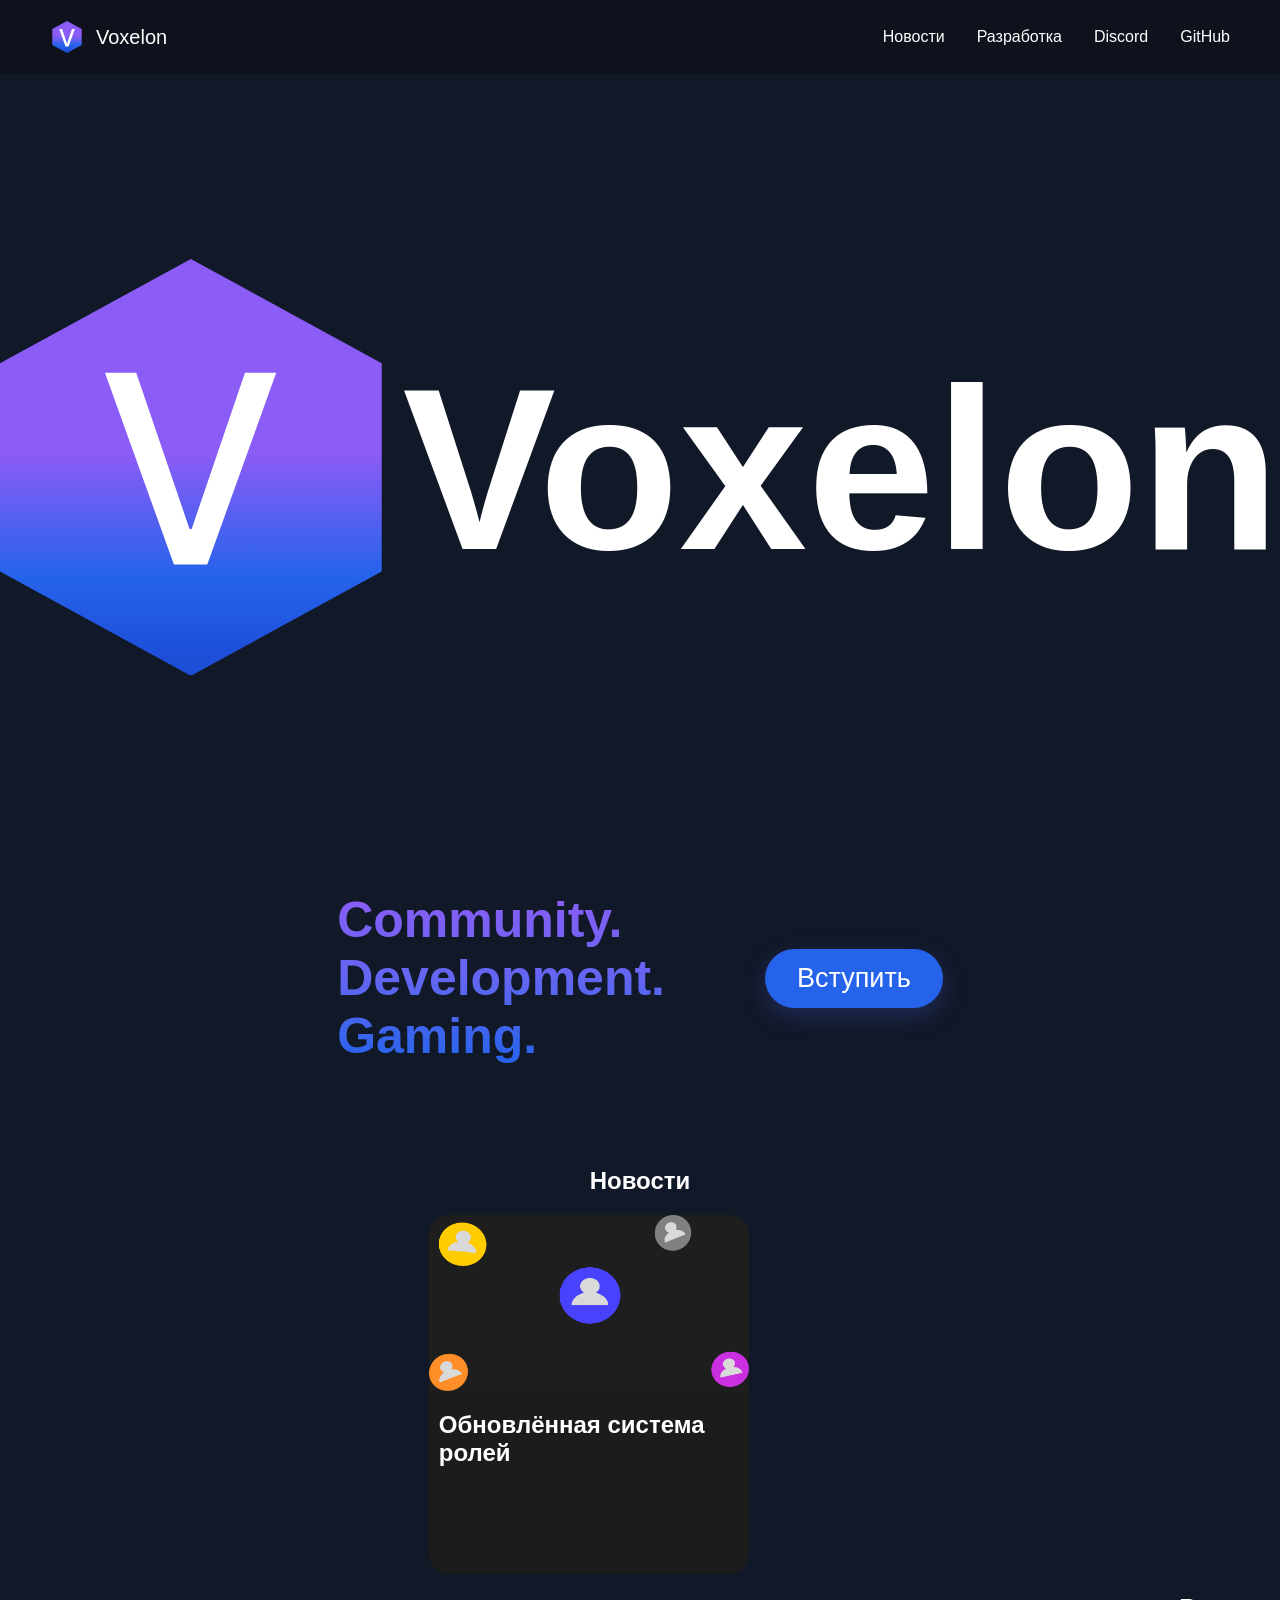
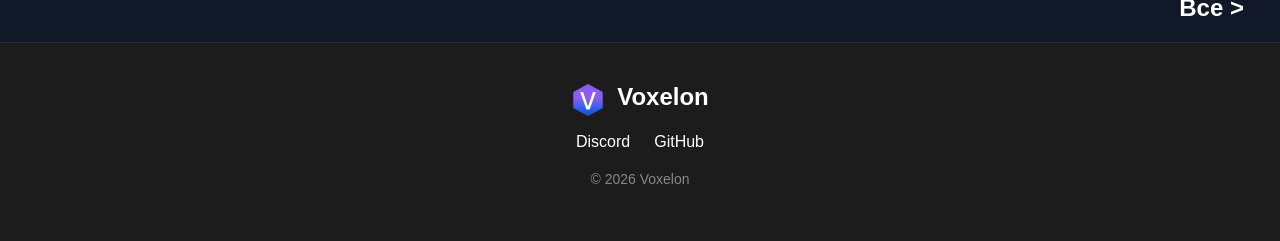
==== index.html @ 1d3cb755 "Global rebrending and redesign. Add navbar and footer" ====
﻿<!DOCTYPE html>
<html lang="ru">
	<head>
		<meta charset="UTF-8"/>
		<meta name="viewport" content="width=device-width, initial-scale=1.0" />
		<meta name="author" content="Harker"/>

		<title>Voxelon | Главная</title>
		<meta name="description" content="Voxelon — вход на Discord-сервер: новости, модерация и сообщество" />

		<link rel="icon" href="images/assets/logo.svg" />
		<link rel="stylesheet" href="css/style.css" />
		<script src="js/script.js" defer=""></script>
	</head>

	<body>
		<div class="page">

			<nav class="navbar">
				<a href="index.html" class="nav-brand">
					<img src="images/assets/logo.svg" class="nav-logo">
					Voxelon
				</a>

				<div class="nav-links">
					<a href="news.html">Новости</a>
					<a href="#development">Разработка</a>
					<a href="https://discord.gg/74ayHpqBbJ" target="_blank">Discord</a>
					<a href="https://github.com/HarkerDeveloper" target="_blank">GitHub</a>

					<div class="menu-footer">
						<div class="footer-logo">
							<img src="images/assets/logo.svg" class="nav-logo">
							Voxelon
						</div>
						<p class="footer-copy">
							© 2026 Voxelon
						</p>
					</div>

				</div>

				<button class="burger">
					<span></span>
					<span></span>
					<span></span>
				</button>
			</nav>

			<header class="hero">
				<div class="logo">
					<svg width="367" height="400" viewBox="0 0 367 400" fill="none" xmlns="http://www.w3.org/2000/svg" class="hexagon">
						<path d="M183.164 0L366.329 100V300L183.164 400L0 300V100L183.164 0Z" fill="url(#paint0_linear_4_4)" />
						<defs>
							<linearGradient id="paint0_linear_4_4" x1="183.164" y1="0" x2="183.164" y2="400" gradientUnits="userSpaceOnUse">
								<stop offset="0.47" stop-color="#8B5CF6" />
								<stop offset="0.76" stop-color="#2563EB" />
								<stop offset="0.96" stop-color="#1D4ED8" />
							</linearGradient>
						</defs>
					</svg>
					<svg width="196" height="219" viewBox="0 0 196 219" fill="none" xmlns="http://www.w3.org/2000/svg" class="letter">
						<path d="M35.5824 -9.53674e-07L96.3068 177.699H98.7571L159.482 -9.53674e-07H195.064L116.548 218.182H78.5156L4.31389e-06 -9.53674e-07H35.5824Z" fill="white" />
					</svg>
				</div>

				<h1 class="title">Voxelon</h1>
			</header>

			<section class="minimalistic-invite">
				<div class="about-words">
					<span>Community.</span>
					<span>Development.</span>
					<span>Gaming.</span>
				</div>

				<a class="invite" href="https://discord.gg/74ayHpqBbJ" target="_blank">Вступить</a>
			</section>

			<section class="news">

				<h1 class="title-of-news-section">Новости</h1>
				<div id="last-news">
					<!-- Здесь js вставляет карточки -->
				</div>
				<a class="all-news-button" href="news.html">
					<h2 class="all-news-button">Все ></h2>
				</a>

			</section>
		</div>

		<footer class="footer">

			<div class="footer-logo">
				<img src="images/assets/logo.svg" class="nav-logo">
				Voxelon
			</div>

			<div class="footer-links">
				<a href="https://discord.gg/74ayHpqBbJ" target="_blank">Discord</a>
				<a href="https://github.com/HarkerDeveloper" target="_blank">GitHub</a>
			</div>

			<p class="footer-copy">
				© 2026 Voxelon
			</p>

		</footer>
	</body>
</html>
---- css/style.css ----
﻿/* Основа всех страниц */

html, body {
    display: flex;
    flex-direction: column;
    margin: 0;
    font-family: -apple-system, BlinkMacSystemFont, "Segoe UI", sans-serif;
    color: white;
    background: #111827;
    min-height: 100dvh;
}
.page {
    flex: 1;
}

.nav-brand {
    display: flex;
    align-items: center;
    gap: 12px;
    text-decoration: none;
    color: white;
    font-size: 20px;
}
.nav-logo {
    width: 34px;
    height: 34px;
}
.navbar {
    position: sticky;
    top: 0;
    display: flex;
    justify-content: space-between;

    align-items: center;
    padding: 20px 50px;

    background: rgba(15, 15, 20, 0.55);
    backdrop-filter: blur(12px);
    -webkit-backdrop-filter: blur(12px);
    z-index: 1000;
}
.nav-links {
    display: flex;
    gap: 32px;
}
.nav-links a {
    text-decoration: none;
    color: white;
    transition: 0.25s;
}
.nav-links a.active {
    color: #2819fa;
}
.nav-links a:hover {
    color: #2819fa;
}
.burger {
    display: none;
}
.menu-footer {
    display: none;
}

.footer {
    padding: 40px 20px;
    text-align: center;
    border-top: 1px solid #2b2b2b;
    background: #1c1c1c;
}
.footer-logo {
    display: flex;
    justify-content: center;
    gap: 12px;
    font-size: 24px;
    font-weight: 700;
    margin-bottom: 16px;
}
.footer-links {
    display: flex;
    justify-content: center;
    gap: 24px;
    margin-bottom: 20px;
}
.footer-links a {
    color: white;
    text-decoration: none;
}
.footer-copy {
     color: #888;
     font-size: 14px;
}

/* Главная */

.hero {
    min-height: calc(100vh - 110px);
    display: flex;
    align-items: center;
    justify-content: center;
    gap: 20px;
}
.logo {
    position: relative;
    width: clamp(180px, 60vw, 450px);
    height: auto;
}
.hexagon {
    width: 100%;
    height: 100%;
}
.letter {
    position: absolute;
    width: 45%;
    left: 50%;
    top: 50%;
    transform: translate(-50%,-50%);
}
.title {
    font-size: clamp(83px, 20vw, 230px);
    font-weight: 600;
}
.minimalistic-invite {
    display: flex;
    align-items: center;
    justify-content: center;
    margin-top: 27px;
    gap: 100px;
}
.about-words {
    display: flex;
    flex-direction: column;

    font-size: clamp(40px, 4vw, 50px);
    font-weight: bold;

    background: linear-gradient(to bottom, #8B5CF6 0%, #6366F1 50%, #2563EB 100%);
    -webkit-background-clip: text;
    background-clip: text;
    -webkit-text-fill-color: transparent;
}
.invite {
    background: #2563EB;
    color: white;
    text-decoration: none;

    padding: 14px 32px;
    border: none;
    border-radius: 999px;

    font-size: 27px;
    font-weight: 500;

    cursor: pointer;
    transition: 0.25s ease;
    box-shadow: 0 8px 25px rgba(88, 101, 242, 0.25);
}
.invite:hover {
    background: #3B82F6;
    box-shadow: 0 12px 30px rgba(88, 101, 242, 0.35);
}

.title-of-news-section {
    text-align: center;
    margin-top: 8%;
}
#last-news {
    display: grid;
    grid-template-columns: repeat(3, auto);
    justify-content: center;
    gap: clamp(20px, 4vw, 80px);
}
.card {
    background: #1c1c1c;
    border-radius: 20px;

    color: white;
    text-decoration: none;
    overflow: hidden;
    flex-shrink: 0;

    width: clamp(280px, 25vw, 360px);
    height: clamp(320px, 28vw, 400px);
}
.card img {
    width: 100%;
    display: block;
}
.text-of-card {
    padding-left: 10px;
}
.all-news-button {
    display: block;
    text-align: right;
    text-decoration: none;
    color: white;
    margin-top: 20px;
    margin-right: 18px;
}

/* Страница всех новостей */

#all-news {
    display: grid;
    grid-template-columns: repeat(3, auto);
    justify-content: center;
    gap: clamp(20px, 4vw, 80px);
}
.title-of-all-news-section {
    text-align: center;
}

/* Полная статья новости */

.news-img {
    width: 100%;
    max-height: 400px;
    object-fit: cover;
    display: block;
}
.novost {
    padding-left: clamp(6px, 4vw, 20px);
}

@media (max-width: 870px) {
    .hero {
        flex-direction: column;
        gap: 0;
    }

    #last-news {
        display: flex;
        justify-content: flex-start;
        overflow-x: auto;
    }

    #all-news {
        display: flex;
        flex-direction: column;
        align-items: center;
    }

    .navbar {
        padding: 20px 20px;
    }
    .nav-links {
        display: flex;
        flex-direction: column;
        position: fixed;

        top: 0;
        right: -100%;
        width: 250px;
        height: 100vh;

        background: #1c1c1c;
        transition: right .3s;
        padding: 15px;
    }
    .menu-footer {
        display: flex;
        align-items: center;
        flex-direction: column;
        margin-top: auto;
        padding-bottom: 20px;
    }
    .footer-logo {
        display: flex;
        align-items: center;
        gap: 12px;
    }
    .nav-links.active {
        right: 0;
    }
    .burger {
        display: flex;
        flex-direction: column;
        gap: 6px;
        border: none;
        background: none;
        color: white;
    }
    .burger span {
        width: 28px;
        height: 3px;
        background: white;
        border-radius: 999px;
    }
    .burger.active span:nth-child(1) {
        transform: translateY(9px) rotate(45deg);
    }
    .burger.active span:nth-child(2) {
        opacity: 0;
    }
    .burger.active span:nth-child(3) {
        transform: translateY(-9px) rotate(-45deg);
    }

    .minimalistic-invite {
        flex-direction: column;
        margin-top: -90px;
        gap: 50px;
    }
    .invite {
        order: 0;
    }
    .about-words {
        order: 1;
    }
}
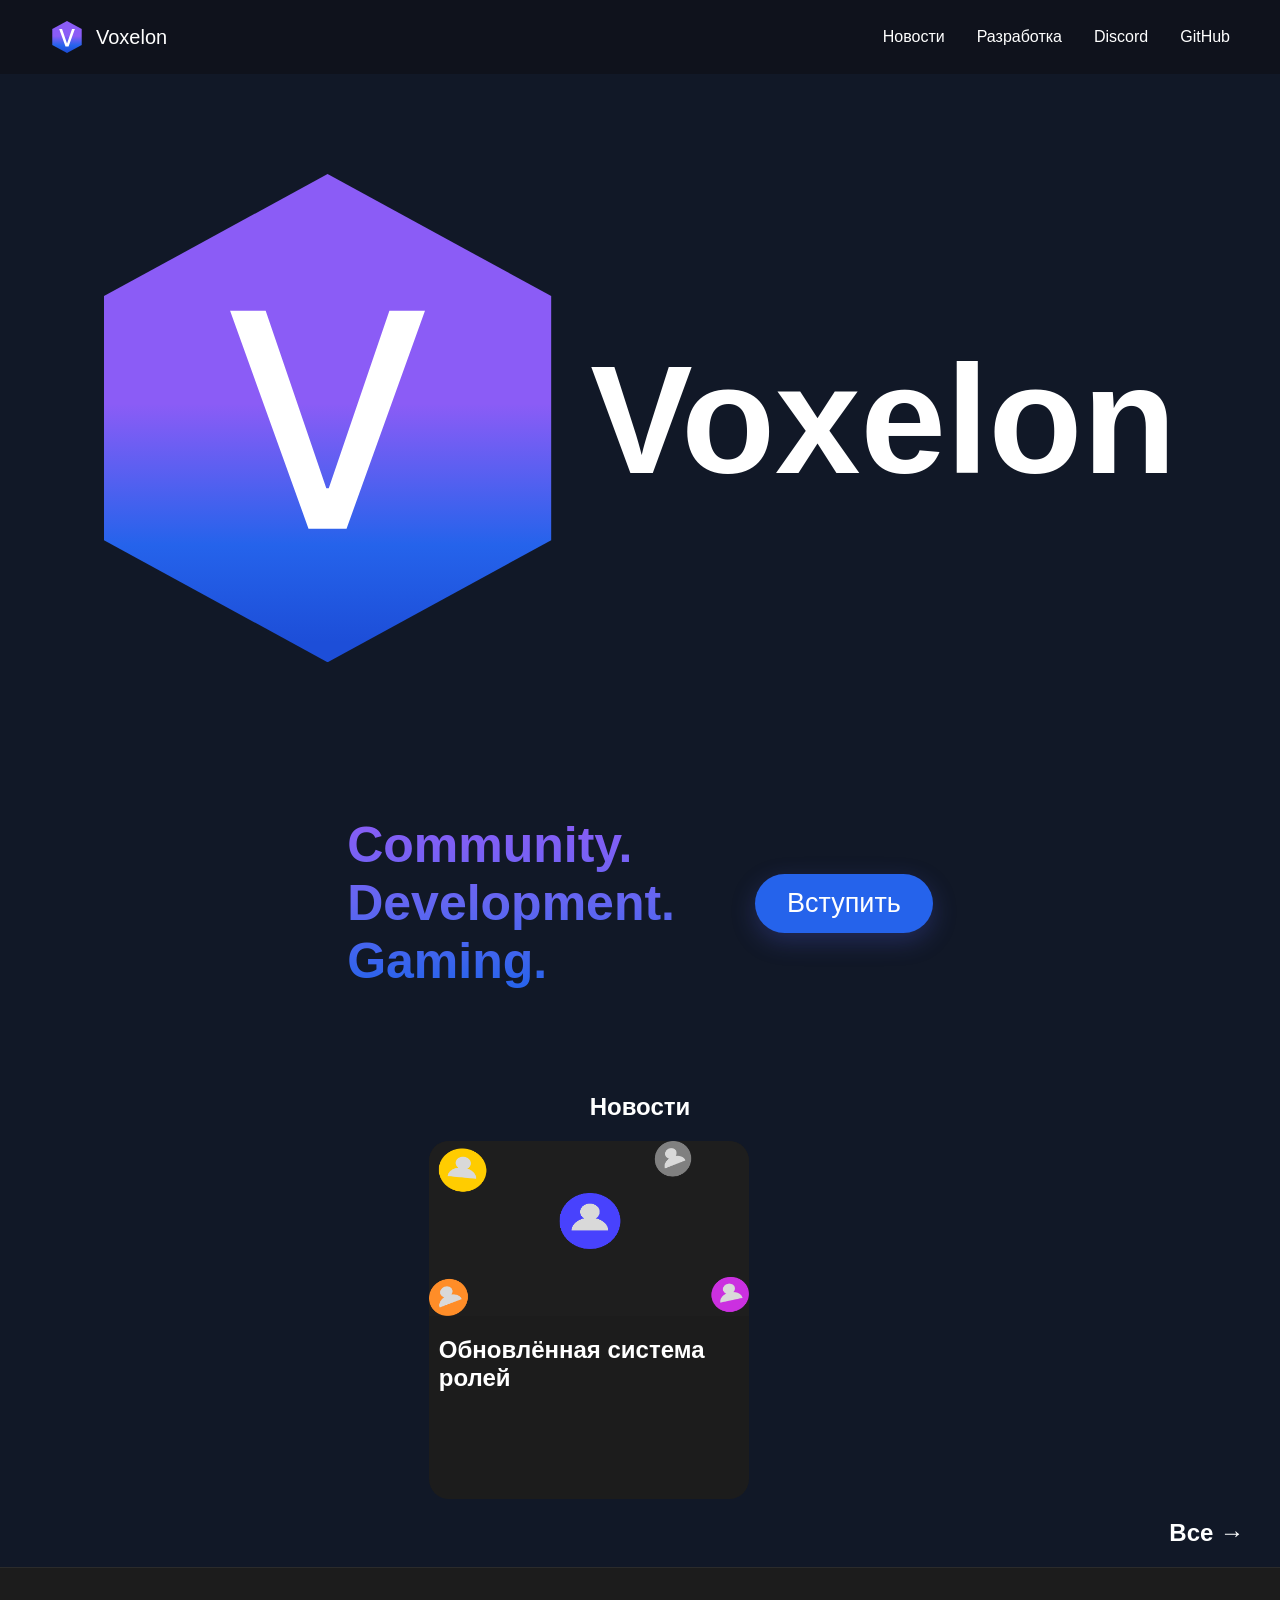
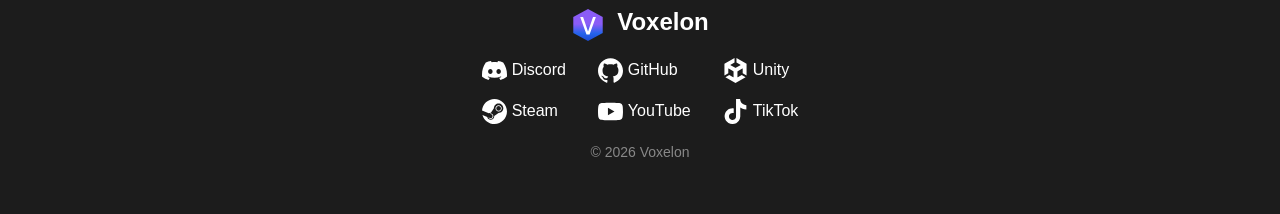
==== commit 12078e99: "Upgrade footer and mobile adaptation" ====
--- a/index.html
+++ b/index.html
@@ -5,8 +5,8 @@
 		<meta name="viewport" content="width=device-width, initial-scale=1.0" />
 		<meta name="author" content="Harker"/>
 
-		<title>Voxelon | Главная</title>
-		<meta name="description" content="Voxelon — вход на Discord-сервер: новости, модерация и сообщество" />
+		<title>Voxelon</title>
+		<meta name="description" content="Voxelon — Главный сайт проекта. Новости, Разработка и сообщество. Вход на Discord-сервер" />
 
 		<link rel="icon" href="images/assets/logo.svg" />
 		<link rel="stylesheet" href="css/style.css" />
@@ -15,7 +15,6 @@
 
 	<body>
 		<div class="page">
-
 			<nav class="navbar">
 				<a href="index.html" class="nav-brand">
 					<img src="images/assets/logo.svg" class="nav-logo">
@@ -24,9 +23,9 @@
 
 				<div class="nav-links">
 					<a href="news.html">Новости</a>
-					<a href="#development">Разработка</a>
+					<a href="#development" id="development-button">Разработка</a>
 					<a href="https://discord.gg/74ayHpqBbJ" target="_blank">Discord</a>
-					<a href="https://github.com/HarkerDeveloper" target="_blank">GitHub</a>
+					<a href="https://github.com/Voxelon-Studios" target="_blank">GitHub</a>
 
 					<div class="menu-footer">
 						<div class="footer-logo">
@@ -37,7 +36,6 @@
 							© 2026 Voxelon
 						</p>
 					</div>
-
 				</div>
 
 				<button class="burger">
@@ -48,64 +46,92 @@
 			</nav>
 
 			<header class="hero">
-				<div class="logo">
-					<svg width="367" height="400" viewBox="0 0 367 400" fill="none" xmlns="http://www.w3.org/2000/svg" class="hexagon">
-						<path d="M183.164 0L366.329 100V300L183.164 400L0 300V100L183.164 0Z" fill="url(#paint0_linear_4_4)" />
-						<defs>
-							<linearGradient id="paint0_linear_4_4" x1="183.164" y1="0" x2="183.164" y2="400" gradientUnits="userSpaceOnUse">
-								<stop offset="0.47" stop-color="#8B5CF6" />
-								<stop offset="0.76" stop-color="#2563EB" />
-								<stop offset="0.96" stop-color="#1D4ED8" />
-							</linearGradient>
-						</defs>
-					</svg>
-					<svg width="196" height="219" viewBox="0 0 196 219" fill="none" xmlns="http://www.w3.org/2000/svg" class="letter">
-						<path d="M35.5824 -9.53674e-07L96.3068 177.699H98.7571L159.482 -9.53674e-07H195.064L116.548 218.182H78.5156L4.31389e-06 -9.53674e-07H35.5824Z" fill="white" />
-					</svg>
+				<div id="brand">
+					<!-- TODO: Добавить анимацию -->
+					<div class="logo">
+						<svg width="367" height="400" viewBox="0 0 367 400" fill="none" xmlns="http://www.w3.org/2000/svg" class="hexagon">
+							<path d="M183.164 0L366.329 100V300L183.164 400L0 300V100L183.164 0Z" fill="url(#paint0_linear_4_4)" />
+							<defs>
+								<linearGradient id="paint0_linear_4_4" x1="183.164" y1="0" x2="183.164" y2="400" gradientUnits="userSpaceOnUse">
+									<stop offset="0.47" stop-color="#8B5CF6" />
+									<stop offset="0.76" stop-color="#2563EB" />
+									<stop offset="0.96" stop-color="#1D4ED8" />
+								</linearGradient>
+							</defs>
+						</svg>
+						<svg width="196" height="219" viewBox="0 0 196 219" fill="none" xmlns="http://www.w3.org/2000/svg" class="letter">
+							<path d="M35.5824 -9.53674e-07L96.3068 177.699H98.7571L159.482 -9.53674e-07H195.064L116.548 218.182H78.5156L4.31389e-06 -9.53674e-07H35.5824Z" fill="white" />
+						</svg>
+					</div>
+
+					<h1 class="title">Voxelon</h1>
 				</div>
 
-				<h1 class="title">Voxelon</h1>
+				<div id="minimalism">
+					<div class="slogan">
+						<span>Community.</span>
+						<span>Development.</span>
+						<span>Gaming.</span>
+					</div>
+
+					<a class="invite" href="https://discord.gg/74ayHpqBbJ" target="_blank">Вступить</a>
+				</div>
 			</header>
 
-			<section class="minimalistic-invite">
-				<div class="about-words">
-					<span>Community.</span>
-					<span>Development.</span>
-					<span>Gaming.</span>
-				</div>
+			<section class="news">
+				<h1 class="title-of-news-section">Новости</h1>
 
-				<a class="invite" href="https://discord.gg/74ayHpqBbJ" target="_blank">Вступить</a>
-			</section>
-
-			<section class="news">
-
-				<h1 class="title-of-news-section">Новости</h1>
 				<div id="last-news">
 					<!-- Здесь js вставляет карточки -->
 				</div>
+
 				<a class="all-news-button" href="news.html">
-					<h2 class="all-news-button">Все ></h2>
+					<h2 class="all-news-button">Все →</h2>
 				</a>
-
 			</section>
 		</div>
 
 		<footer class="footer">
-
 			<div class="footer-logo">
 				<img src="images/assets/logo.svg" class="nav-logo">
 				Voxelon
 			</div>
 
 			<div class="footer-links">
-				<a href="https://discord.gg/74ayHpqBbJ" target="_blank">Discord</a>
-				<a href="https://github.com/HarkerDeveloper" target="_blank">GitHub</a>
+				<a href="https://discord.gg/74ayHpqBbJ" target="_blank">
+					<svg class="icon" role="img" viewBox="0 0 24 24" xmlns="http://www.w3.org/2000/svg"><title>Discord</title><path d="M20.317 4.3698a19.7913 19.7913 0 00-4.8851-1.5152.0741.0741 0 00-.0785.0371c-.211.3753-.4447.8648-.6083 1.2495-1.8447-.2762-3.68-.2762-5.4868 0-.1636-.3933-.4058-.8742-.6177-1.2495a.077.077 0 00-.0785-.037 19.7363 19.7363 0 00-4.8852 1.515.0699.0699 0 00-.0321.0277C.5334 9.0458-.319 13.5799.0992 18.0578a.0824.0824 0 00.0312.0561c2.0528 1.5076 4.0413 2.4228 5.9929 3.0294a.0777.0777 0 00.0842-.0276c.4616-.6304.8731-1.2952 1.226-1.9942a.076.076 0 00-.0416-.1057c-.6528-.2476-1.2743-.5495-1.8722-.8923a.077.077 0 01-.0076-.1277c.1258-.0943.2517-.1923.3718-.2914a.0743.0743 0 01.0776-.0105c3.9278 1.7933 8.18 1.7933 12.0614 0a.0739.0739 0 01.0785.0095c.1202.099.246.1981.3728.2924a.077.077 0 01-.0066.1276 12.2986 12.2986 0 01-1.873.8914.0766.0766 0 00-.0407.1067c.3604.698.7719 1.3628 1.225 1.9932a.076.076 0 00.0842.0286c1.961-.6067 3.9495-1.5219 6.0023-3.0294a.077.077 0 00.0313-.0552c.5004-5.177-.8382-9.6739-3.5485-13.6604a.061.061 0 00-.0312-.0286zM8.02 15.3312c-1.1825 0-2.1569-1.0857-2.1569-2.419 0-1.3332.9555-2.4189 2.157-2.4189 1.2108 0 2.1757 1.0952 2.1568 2.419 0 1.3332-.9555 2.4189-2.1569 2.4189zm7.9748 0c-1.1825 0-2.1569-1.0857-2.1569-2.419 0-1.3332.9554-2.4189 2.1569-2.4189 1.2108 0 2.1757 1.0952 2.1568 2.419 0 1.3332-.946 2.4189-2.1568 2.4189Z" /></svg>
+					Discord
+				</a>
+
+				<a href="https://github.com/Voxelon-Studios" target="_blank">
+					<svg class="icon" role="img" viewBox="0 0 24 24" xmlns="http://www.w3.org/2000/svg"><title>GitHub</title><path d="M12 .297c-6.63 0-12 5.373-12 12 0 5.303 3.438 9.8 8.205 11.385.6.113.82-.258.82-.577 0-.285-.01-1.04-.015-2.04-3.338.724-4.042-1.61-4.042-1.61C4.422 18.07 3.633 17.7 3.633 17.7c-1.087-.744.084-.729.084-.729 1.205.084 1.838 1.236 1.838 1.236 1.07 1.835 2.809 1.305 3.495.998.108-.776.417-1.305.76-1.605-2.665-.3-5.466-1.332-5.466-5.93 0-1.31.465-2.38 1.235-3.22-.135-.303-.54-1.523.105-3.176 0 0 1.005-.322 3.3 1.23.96-.267 1.98-.399 3-.405 1.02.006 2.04.138 3 .405 2.28-1.552 3.285-1.23 3.285-1.23.645 1.653.24 2.873.12 3.176.765.84 1.23 1.91 1.23 3.22 0 4.61-2.805 5.625-5.475 5.92.42.36.81 1.096.81 2.22 0 1.606-.015 2.896-.015 3.286 0 .315.21.69.825.57C20.565 22.092 24 17.592 24 12.297c0-6.627-5.373-12-12-12" /></svg>
+					GitHub
+				</a>
+
+				<a href="https://cloud.unity.com/organizations/7972270023600" target="_blank">
+					<svg class="icon" role="img" viewBox="0 0 24 24" xmlns="http://www.w3.org/2000/svg"><title>Unity</title><path d="m12.9288 4.2939 3.7997 2.1929c.1366.077.1415.2905 0 .3675l-4.515 2.6076a.4192.4192 0 0 1-.4246 0L7.274 6.8543c-.139-.0745-.1415-.293 0-.3675l3.7972-2.193V0L1.3758 5.5977V16.793l3.7177-2.1456v-4.3858c-.0025-.1565.1813-.2682.318-.1838l4.5148 2.6076a.4252.4252 0 0 1 .2136.3676v5.2127c.0025.1565-.1813.2682-.3179.1838l-3.7996-2.1929-3.7178 2.1457L12 24l9.6954-5.5977-3.7178-2.1457-3.7996 2.1929c-.1341.082-.3229-.0248-.3179-.1838V13.053c0-.1565.087-.2956.2136-.3676l4.5149-2.6076c.134-.082.3228.0224.3179.1838v4.3858l3.7177 2.1456V5.5977L12.9288 0Z" /></svg>
+					Unity
+				</a>
+
+				<a href="https://steamcommunity.com/id/harker_developer/" target="_blank">
+					<svg class="icon" role="img" viewBox="0 0 24 24" xmlns="http://www.w3.org/2000/svg"><title>Steam</title><path d="M11.979 0C5.678 0 .511 4.86.022 11.037l6.432 2.658c.545-.371 1.203-.59 1.912-.59.063 0 .125.004.188.006l2.861-4.142V8.91c0-2.495 2.028-4.524 4.524-4.524 2.494 0 4.524 2.031 4.524 4.527s-2.03 4.525-4.524 4.525h-.105l-4.076 2.911c0 .052.004.105.004.159 0 1.875-1.515 3.396-3.39 3.396-1.635 0-3.016-1.173-3.331-2.727L.436 15.27C1.862 20.307 6.486 24 11.979 24c6.627 0 11.999-5.373 11.999-12S18.605 0 11.979 0zM7.54 18.21l-1.473-.61c.262.543.714.999 1.314 1.25 1.297.539 2.793-.076 3.332-1.375.263-.63.264-1.319.005-1.949s-.75-1.121-1.377-1.383c-.624-.26-1.29-.249-1.878-.03l1.523.63c.956.4 1.409 1.5 1.009 2.455-.397.957-1.497 1.41-2.454 1.012H7.54zm11.415-9.303c0-1.662-1.353-3.015-3.015-3.015-1.665 0-3.015 1.353-3.015 3.015 0 1.665 1.35 3.015 3.015 3.015 1.663 0 3.015-1.35 3.015-3.015zm-5.273-.005c0-1.252 1.013-2.266 2.265-2.266 1.249 0 2.266 1.014 2.266 2.266 0 1.251-1.017 2.265-2.266 2.265-1.253 0-2.265-1.014-2.265-2.265z" /></svg>
+					Steam
+				</a>
+
+				<a href="https://youtube.com/@voxelon_official" target="_blank">
+					<svg class="icon" role="img" viewBox="0 0 24 24" xmlns="http://www.w3.org/2000/svg"><title>YouTube</title><path d="M23.498 6.186a3.016 3.016 0 0 0-2.122-2.136C19.505 3.545 12 3.545 12 3.545s-7.505 0-9.377.505A3.017 3.017 0 0 0 .502 6.186C0 8.07 0 12 0 12s0 3.93.502 5.814a3.016 3.016 0 0 0 2.122 2.136c1.871.505 9.376.505 9.376.505s7.505 0 9.377-.505a3.015 3.015 0 0 0 2.122-2.136C24 15.93 24 12 24 12s0-3.93-.502-5.814zM9.545 15.568V8.432L15.818 12l-6.273 3.568z" /></svg>
+					YouTube
+				</a>
+
+				<a href="https://tiktok.com/@voxelon_official" target="_blank">
+					<svg class="icon" role="img" viewBox="0 0 24 24" xmlns="http://www.w3.org/2000/svg"><title>TikTok</title><path d="M12.525.02c1.31-.02 2.61-.01 3.91-.02.08 1.53.63 3.09 1.75 4.17 1.12 1.11 2.7 1.62 4.24 1.79v4.03c-1.44-.05-2.89-.35-4.2-.97-.57-.26-1.1-.59-1.62-.93-.01 2.92.01 5.84-.02 8.75-.08 1.4-.54 2.79-1.35 3.94-1.31 1.92-3.58 3.17-5.91 3.21-1.43.08-2.86-.31-4.08-1.03-2.02-1.19-3.44-3.37-3.65-5.71-.02-.5-.03-1-.01-1.49.18-1.9 1.12-3.72 2.58-4.96 1.66-1.44 3.98-2.13 6.15-1.72.02 1.48-.04 2.96-.04 4.44-.99-.32-2.15-.23-3.02.37-.63.41-1.11 1.04-1.36 1.75-.21.51-.15 1.07-.14 1.61.24 1.64 1.82 3.02 3.5 2.87 1.12-.01 2.19-.66 2.77-1.61.19-.33.4-.67.41-1.06.1-1.79.06-3.57.07-5.36.01-4.03-.01-8.05.02-12.07z" /></svg>
+					TikTok
+				</a>
 			</div>
 
 			<p class="footer-copy">
 				© 2026 Voxelon
 			</p>
-
 		</footer>
 	</body>
 </html>
--- a/css/style.css
+++ b/css/style.css
@@ -76,14 +76,24 @@
     margin-bottom: 16px;
 }
 .footer-links {
-    display: flex;
-    justify-content: center;
-    gap: 24px;
+    display: grid;
+    grid-template-columns: repeat(3, auto);
+
+    justify-content: center;
+    gap: 16px 32px;
     margin-bottom: 20px;
 }
 .footer-links a {
-    color: white;
-    text-decoration: none;
+    display: flex;
+    align-items: center;
+    gap: 5px;
+    color: white;
+    text-decoration: none;
+}
+.icon {
+    width: 25px;
+    height: 25px;
+    fill: white;
 }
 .footer-copy {
      color: #888;
@@ -93,15 +103,17 @@
 /* Главная */
 
 .hero {
-    min-height: calc(100vh - 110px);
-    display: flex;
-    align-items: center;
-    justify-content: center;
-    gap: 20px;
-}
+    display: flex;
+    flex-direction: column;
+    align-items: center;
+    justify-content: center;
+    margin-top: 100px;
+}
+
 .logo {
     position: relative;
-    width: clamp(180px, 60vw, 450px);
+    flex-shrink: 0;
+    width: clamp(260px, 35vw, 450px);
     height: auto;
 }
 .hexagon {
@@ -116,17 +128,24 @@
     transform: translate(-50%,-50%);
 }
 .title {
-    font-size: clamp(83px, 20vw, 230px);
+    font-size: clamp(100px, 12vw, 220px);
     font-weight: 600;
 }
-.minimalistic-invite {
-    display: flex;
-    align-items: center;
-    justify-content: center;
-    margin-top: 27px;
-    gap: 100px;
-}
-.about-words {
+#brand {
+    display: flex;
+    align-items: center;
+    gap: clamp(20px, 3vw, 40px);
+}
+
+
+#minimalism {
+    display: flex;
+    align-items: center;
+    justify-content: center;
+    margin-top: clamp(150px, 10vw, 220px);
+    gap: clamp(50px, 10dvh, 80px);
+}
+.slogan {
     display: flex;
     flex-direction: column;
 
@@ -211,37 +230,25 @@
 
 /* Полная статья новости */
 
-.news-img {
+.news-image {
     width: 100%;
     max-height: 400px;
     object-fit: cover;
     display: block;
 }
 .novost {
-    padding-left: clamp(6px, 4vw, 20px);
-}
-
-@media (max-width: 870px) {
+    padding-left: clamp(5px, 4vw, 20px);
+}
+
+@media (max-width: 950px) {
     .hero {
         flex-direction: column;
-        gap: 0;
-    }
-
-    #last-news {
-        display: flex;
-        justify-content: flex-start;
-        overflow-x: auto;
-    }
-
-    #all-news {
-        display: flex;
-        flex-direction: column;
-        align-items: center;
     }
 
     .navbar {
         padding: 20px 20px;
     }
+
     .nav-links {
         display: flex;
         flex-direction: column;
@@ -250,12 +257,14 @@
         top: 0;
         right: -100%;
         width: 250px;
-        height: 100vh;
-
+        height: 100dvh;
+
+        border-radius: 16px;
         background: #1c1c1c;
         transition: right .3s;
         padding: 15px;
     }
+
     .menu-footer {
         display: flex;
         align-items: center;
@@ -263,14 +272,17 @@
         margin-top: auto;
         padding-bottom: 20px;
     }
+
     .footer-logo {
         display: flex;
         align-items: center;
         gap: 12px;
     }
+
     .nav-links.active {
         right: 0;
     }
+
     .burger {
         display: flex;
         flex-direction: column;
@@ -279,32 +291,46 @@
         background: none;
         color: white;
     }
-    .burger span {
-        width: 28px;
-        height: 3px;
-        background: white;
-        border-radius: 999px;
-    }
-    .burger.active span:nth-child(1) {
-        transform: translateY(9px) rotate(45deg);
-    }
-    .burger.active span:nth-child(2) {
-        opacity: 0;
-    }
-    .burger.active span:nth-child(3) {
-        transform: translateY(-9px) rotate(-45deg);
-    }
-
-    .minimalistic-invite {
-        flex-direction: column;
-        margin-top: -90px;
-        gap: 50px;
-    }
-    .invite {
-        order: 0;
-    }
-    .about-words {
-        order: 1;
+
+        .burger span {
+            width: 28px;
+            height: 3px;
+            background: white;
+            border-radius: 999px;
+        }
+
+        .burger.active span:nth-child(1) {
+            transform: translateY(9px) rotate(45deg);
+        }
+
+        .burger.active span:nth-child(2) {
+            opacity: 0;
+        }
+
+        .burger.active span:nth-child(3) {
+            transform: translateY(-9px) rotate(-45deg);
+        }
+
+    #last-news {
+        display: flex;
+        justify-content: flex-start;
+        overflow-x: auto;
+    }
+
+    #all-news {
+        display: flex;
+        flex-direction: column;
+        align-items: center;
+    }
+
+    #brand {
+        flex-direction: column;
+        gap: 0;
+    }
+
+    #minimalism {
+        flex-direction: column;
+        margin-top: clamp(-120px, -7dvh, -20px);
     }
 }
     
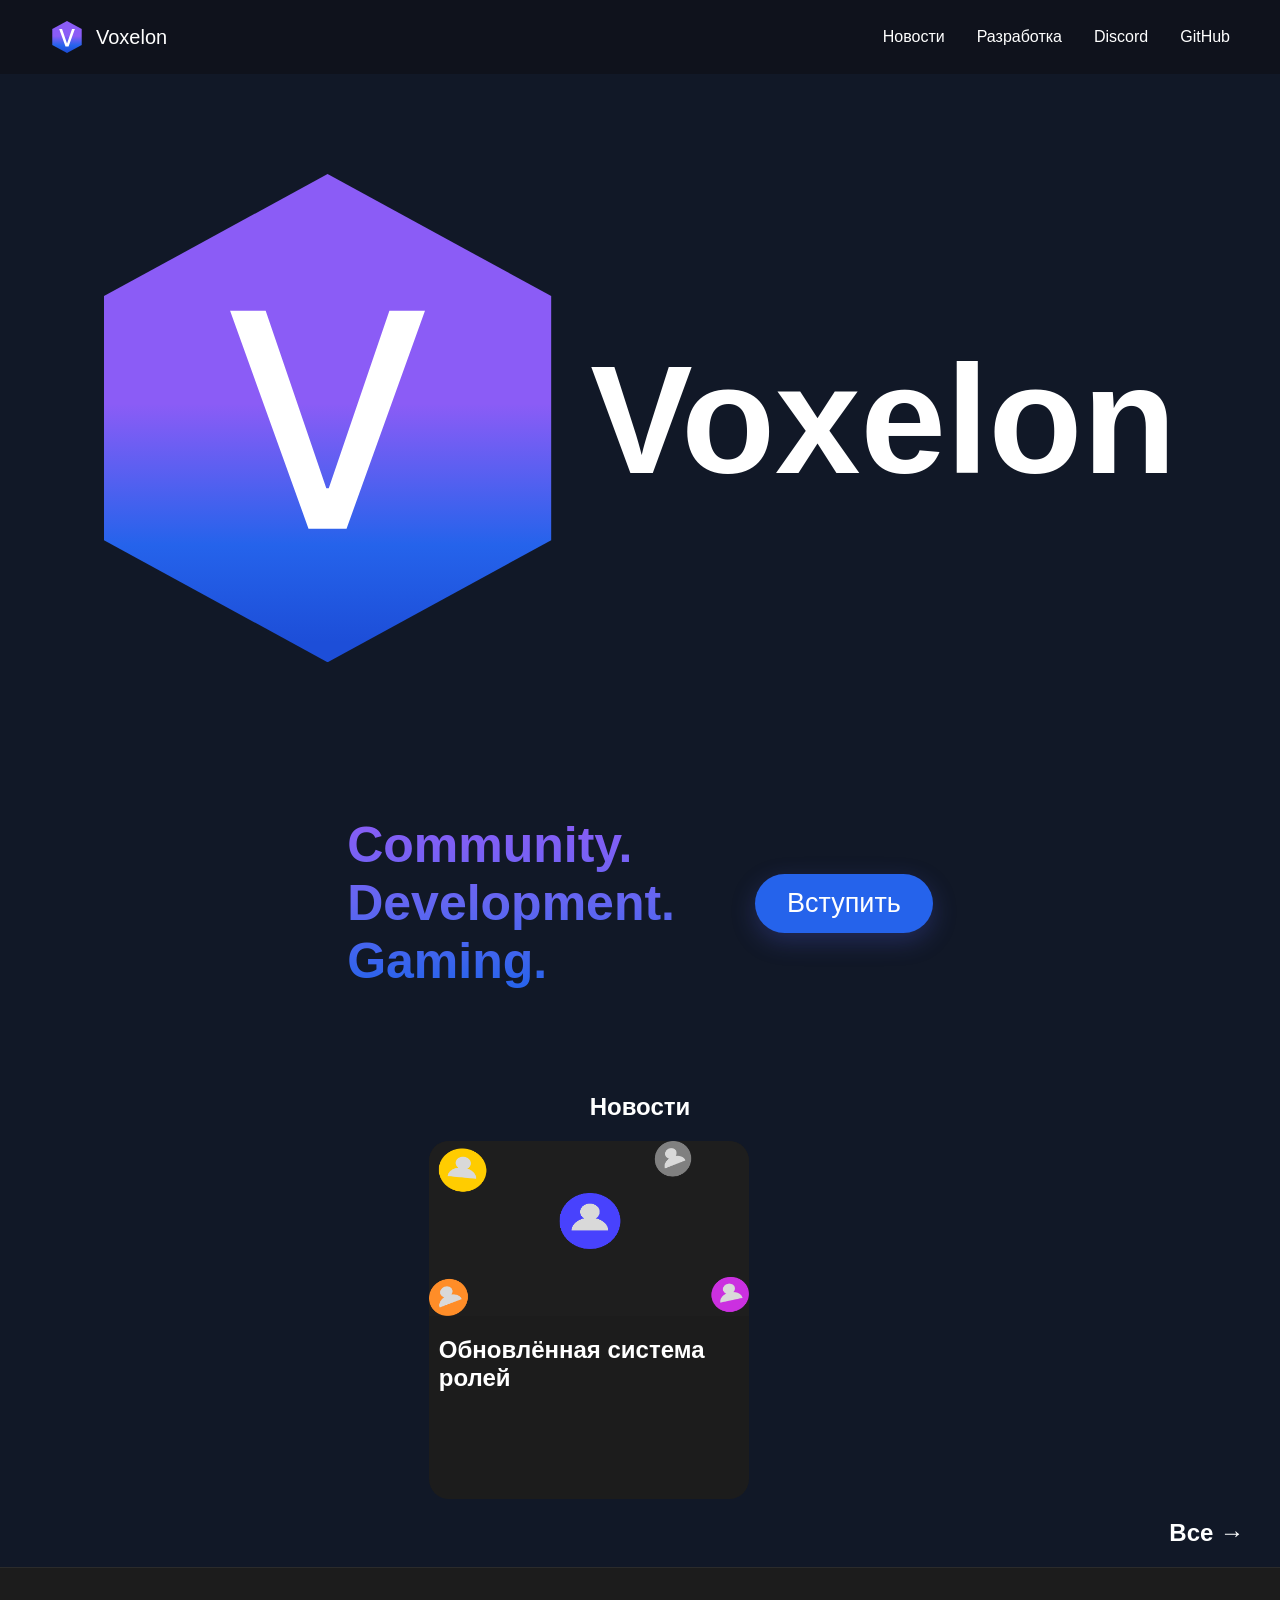
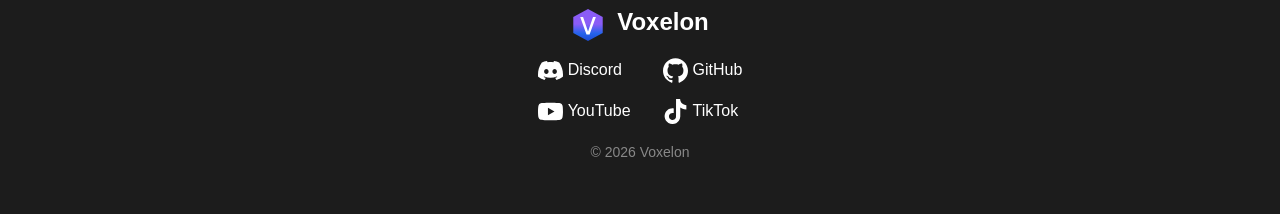
==== commit ca051b41: "fixed title on hero block" ====
--- a/index.html
+++ b/index.html
@@ -108,16 +108,6 @@
 					GitHub
 				</a>
 
-				<a href="https://cloud.unity.com/organizations/7972270023600" target="_blank">
-					<svg class="icon" role="img" viewBox="0 0 24 24" xmlns="http://www.w3.org/2000/svg"><title>Unity</title><path d="m12.9288 4.2939 3.7997 2.1929c.1366.077.1415.2905 0 .3675l-4.515 2.6076a.4192.4192 0 0 1-.4246 0L7.274 6.8543c-.139-.0745-.1415-.293 0-.3675l3.7972-2.193V0L1.3758 5.5977V16.793l3.7177-2.1456v-4.3858c-.0025-.1565.1813-.2682.318-.1838l4.5148 2.6076a.4252.4252 0 0 1 .2136.3676v5.2127c.0025.1565-.1813.2682-.3179.1838l-3.7996-2.1929-3.7178 2.1457L12 24l9.6954-5.5977-3.7178-2.1457-3.7996 2.1929c-.1341.082-.3229-.0248-.3179-.1838V13.053c0-.1565.087-.2956.2136-.3676l4.5149-2.6076c.134-.082.3228.0224.3179.1838v4.3858l3.7177 2.1456V5.5977L12.9288 0Z" /></svg>
-					Unity
-				</a>
-
-				<a href="https://steamcommunity.com/id/harker_developer/" target="_blank">
-					<svg class="icon" role="img" viewBox="0 0 24 24" xmlns="http://www.w3.org/2000/svg"><title>Steam</title><path d="M11.979 0C5.678 0 .511 4.86.022 11.037l6.432 2.658c.545-.371 1.203-.59 1.912-.59.063 0 .125.004.188.006l2.861-4.142V8.91c0-2.495 2.028-4.524 4.524-4.524 2.494 0 4.524 2.031 4.524 4.527s-2.03 4.525-4.524 4.525h-.105l-4.076 2.911c0 .052.004.105.004.159 0 1.875-1.515 3.396-3.39 3.396-1.635 0-3.016-1.173-3.331-2.727L.436 15.27C1.862 20.307 6.486 24 11.979 24c6.627 0 11.999-5.373 11.999-12S18.605 0 11.979 0zM7.54 18.21l-1.473-.61c.262.543.714.999 1.314 1.25 1.297.539 2.793-.076 3.332-1.375.263-.63.264-1.319.005-1.949s-.75-1.121-1.377-1.383c-.624-.26-1.29-.249-1.878-.03l1.523.63c.956.4 1.409 1.5 1.009 2.455-.397.957-1.497 1.41-2.454 1.012H7.54zm11.415-9.303c0-1.662-1.353-3.015-3.015-3.015-1.665 0-3.015 1.353-3.015 3.015 0 1.665 1.35 3.015 3.015 3.015 1.663 0 3.015-1.35 3.015-3.015zm-5.273-.005c0-1.252 1.013-2.266 2.265-2.266 1.249 0 2.266 1.014 2.266 2.266 0 1.251-1.017 2.265-2.266 2.265-1.253 0-2.265-1.014-2.265-2.265z" /></svg>
-					Steam
-				</a>
-
 				<a href="https://youtube.com/@voxelon_official" target="_blank">
 					<svg class="icon" role="img" viewBox="0 0 24 24" xmlns="http://www.w3.org/2000/svg"><title>YouTube</title><path d="M23.498 6.186a3.016 3.016 0 0 0-2.122-2.136C19.505 3.545 12 3.545 12 3.545s-7.505 0-9.377.505A3.017 3.017 0 0 0 .502 6.186C0 8.07 0 12 0 12s0 3.93.502 5.814a3.016 3.016 0 0 0 2.122 2.136c1.871.505 9.376.505 9.376.505s7.505 0 9.377-.505a3.015 3.015 0 0 0 2.122-2.136C24 15.93 24 12 24 12s0-3.93-.502-5.814zM9.545 15.568V8.432L15.818 12l-6.273 3.568z" /></svg>
 					YouTube
--- a/css/style.css
+++ b/css/style.css
@@ -77,7 +77,7 @@
 }
 .footer-links {
     display: grid;
-    grid-template-columns: repeat(3, auto);
+    grid-template-columns: repeat(2, auto);
 
     justify-content: center;
     gap: 16px 32px;
@@ -128,7 +128,7 @@
     transform: translate(-50%,-50%);
 }
 .title {
-    font-size: clamp(100px, 12vw, 220px);
+    font-size: clamp(90px, 12vw, 220px);
     font-weight: 600;
 }
 #brand {
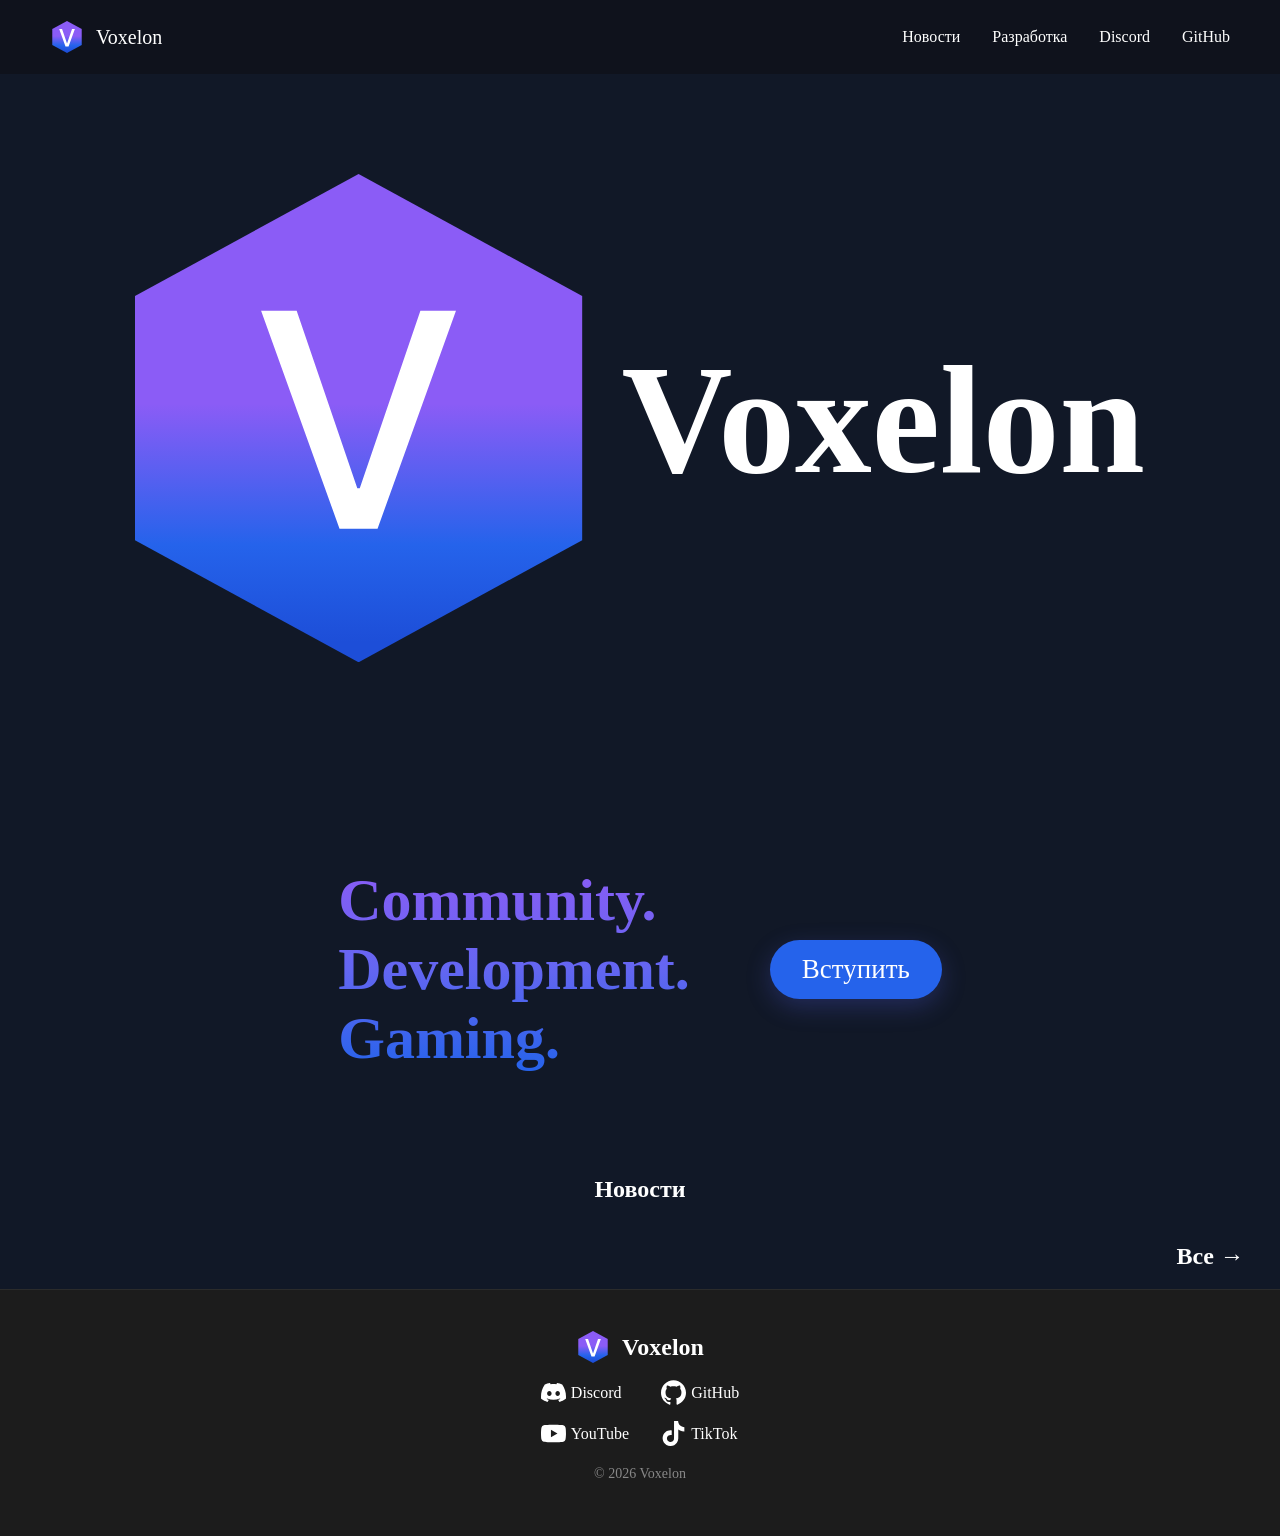
==== commit 4f682c49: "Add new font and fix project structure" ====
--- a/index.html
+++ b/index.html
@@ -6,9 +6,9 @@
 		<meta name="author" content="Harker"/>
 
 		<title>Voxelon</title>
-		<meta name="description" content="Voxelon — Главный сайт проекта. Новости, Разработка и сообщество. Вход на Discord-сервер" />
+		<meta name="description" content="Voxelon — Главный сайт стартапа. Новости, разработка и сообщество. Вход на Discord-сервер" />
 
-		<link rel="icon" href="images/assets/logo.svg" />
+		<link rel="icon" href="assets/svg/logo.svg" />
 		<link rel="stylesheet" href="css/style.css" />
 		<script src="js/script.js" defer=""></script>
 	</head>
@@ -17,7 +17,7 @@
 		<div class="page">
 			<nav class="navbar">
 				<a href="index.html" class="nav-brand">
-					<img src="images/assets/logo.svg" class="nav-logo">
+					<img src="assets/svg/logo.svg" class="nav-logo">
 					Voxelon
 				</a>
 
@@ -29,7 +29,7 @@
 
 					<div class="menu-footer">
 						<div class="footer-logo">
-							<img src="images/assets/logo.svg" class="nav-logo">
+							<img src="assets/svg/logo.svg" class="nav-logo">
 							Voxelon
 						</div>
 						<p class="footer-copy">
@@ -93,7 +93,7 @@
 
 		<footer class="footer">
 			<div class="footer-logo">
-				<img src="images/assets/logo.svg" class="nav-logo">
+				<img src="assets/svg/logo.svg" class="nav-logo">
 				Voxelon
 			</div>
 
--- a/css/style.css
+++ b/css/style.css
@@ -1,10 +1,15 @@
 ﻿/* Основа всех страниц */
 
+@font-face {
+    font-family: "Inter";
+    src: url("../assets/fonts/Inter/inter-variable.woff2") format("woff2-variations");
+}
+
 html, body {
     display: flex;
     flex-direction: column;
+    font-family: "Inter";
     margin: 0;
-    font-family: -apple-system, BlinkMacSystemFont, "Segoe UI", sans-serif;
     color: white;
     background: #111827;
     min-height: 100dvh;
@@ -69,6 +74,7 @@
 }
 .footer-logo {
     display: flex;
+    align-items: center;
     justify-content: center;
     gap: 12px;
     font-size: 24px;
@@ -142,14 +148,14 @@
     display: flex;
     align-items: center;
     justify-content: center;
-    margin-top: clamp(150px, 10vw, 220px);
+    margin-top: clamp(200px, 15vw, 350px);
     gap: clamp(50px, 10dvh, 80px);
 }
 .slogan {
     display: flex;
     flex-direction: column;
 
-    font-size: clamp(40px, 4vw, 50px);
+    font-size: clamp(32px, 6vw, 60px);
     font-weight: bold;
 
     background: linear-gradient(to bottom, #8B5CF6 0%, #6366F1 50%, #2563EB 100%);
@@ -200,10 +206,10 @@
     width: clamp(280px, 25vw, 360px);
     height: clamp(320px, 28vw, 400px);
 }
-.card img {
-    width: 100%;
-    display: block;
-}
+    .card img {
+        width: 100%;
+        display: block;
+    }
 .text-of-card {
     padding-left: 10px;
 }
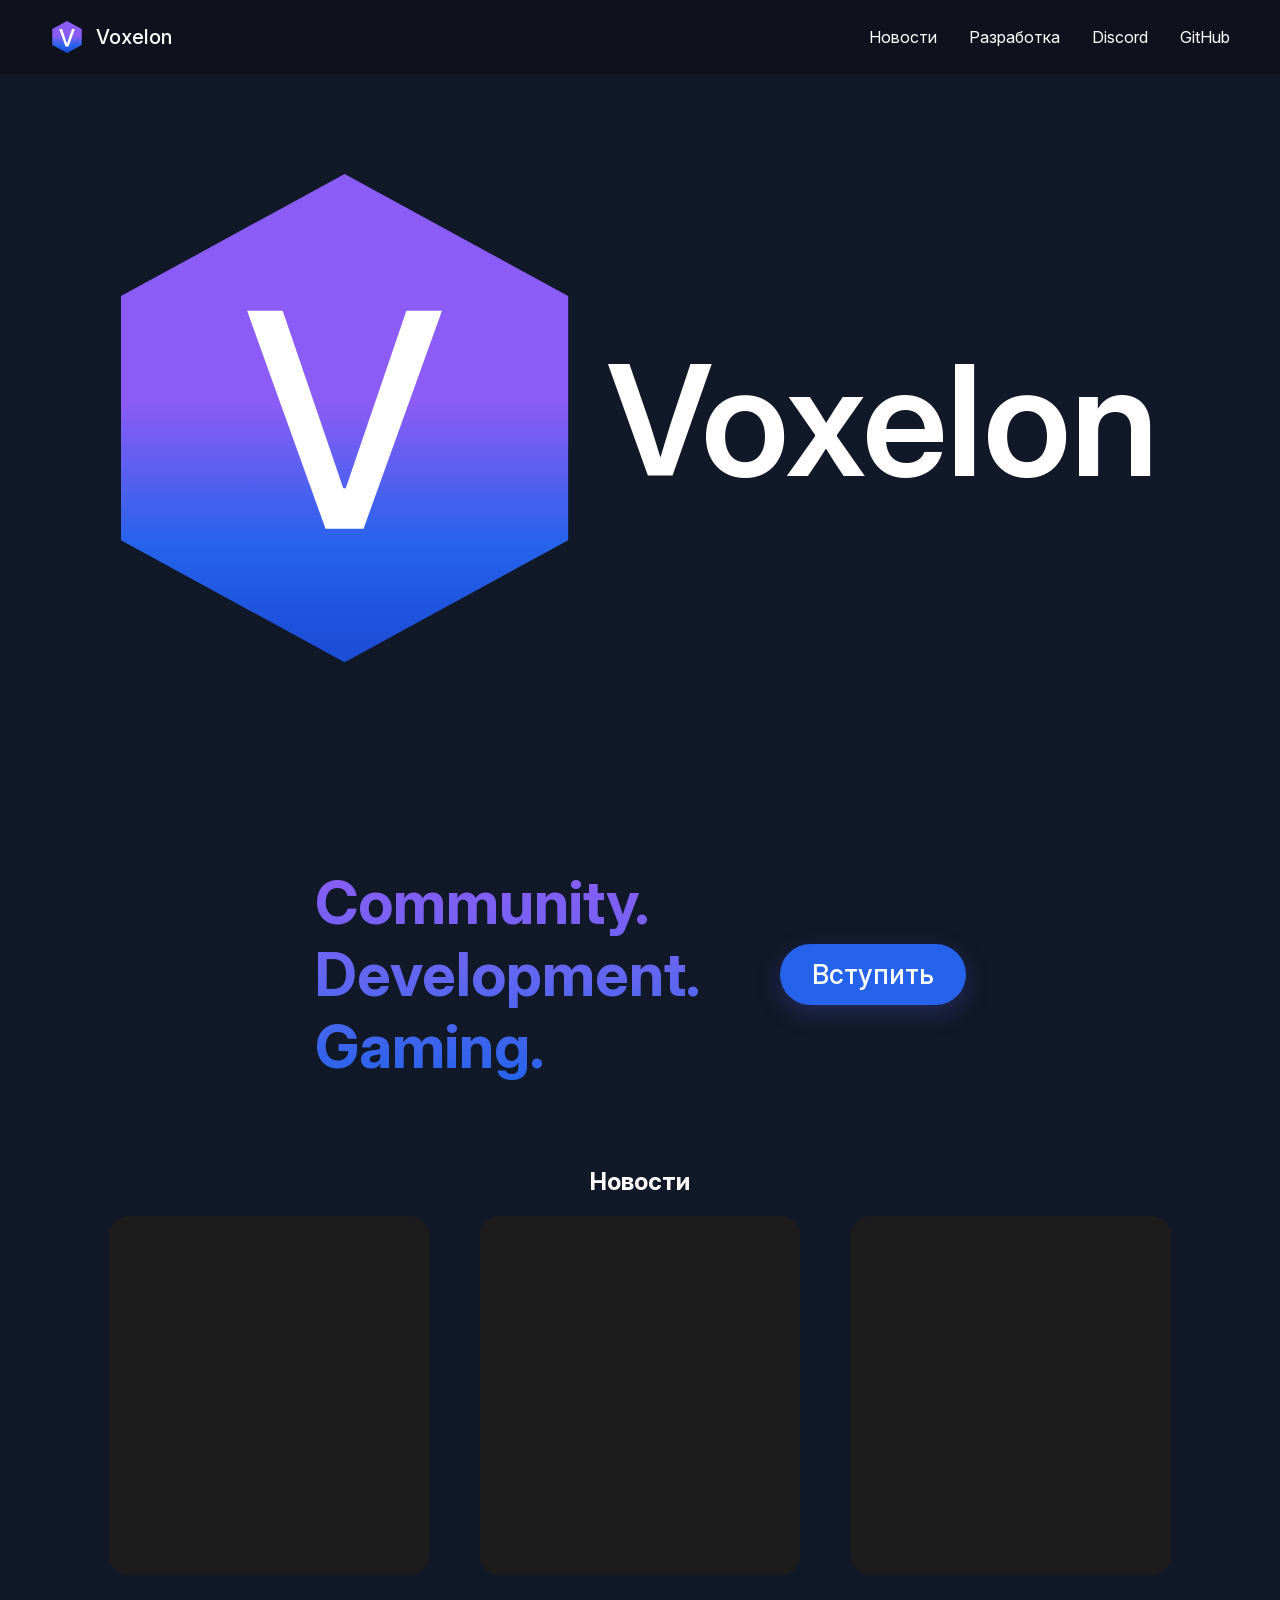
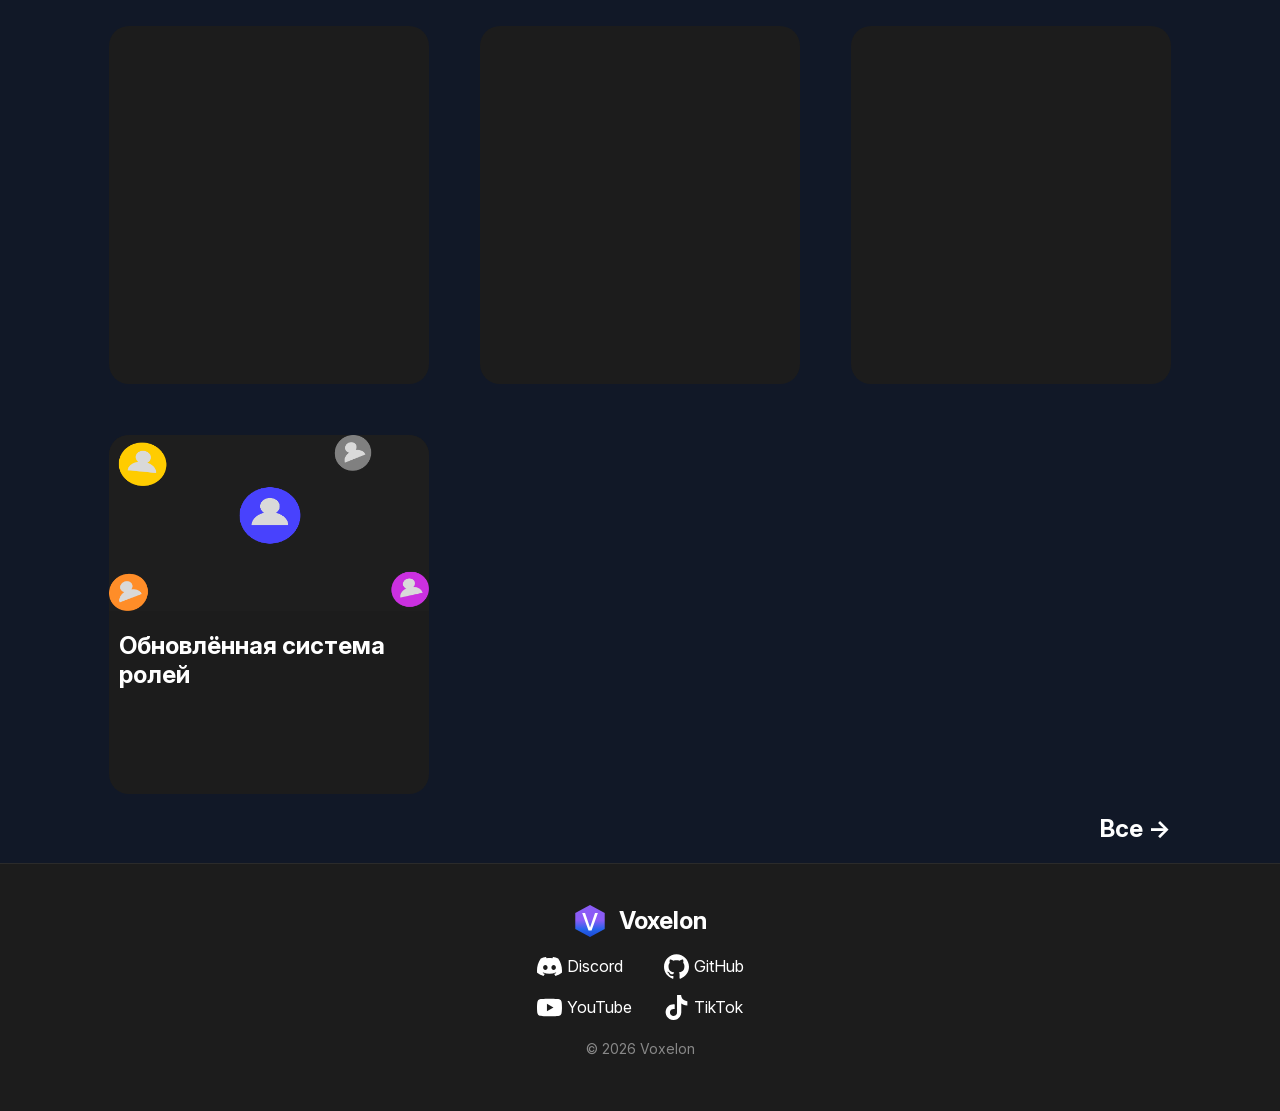
==== commit 51186288: "Fix news cards location" ====
--- a/index.html
+++ b/index.html
@@ -14,37 +14,37 @@
 	</head>
 
 	<body>
-		<div class="page">
-			<nav class="navbar">
-				<a href="index.html" class="nav-brand">
-					<img src="assets/svg/logo.svg" class="nav-logo">
-					Voxelon
-				</a>
+		<nav class="navbar">
+			<a href="index.html" class="nav-brand">
+				<img src="assets/svg/logo.svg" class="nav-logo">
+				Voxelon
+			</a>
 
-				<div class="nav-links">
-					<a href="news.html">Новости</a>
-					<a href="#development" id="development-button">Разработка</a>
-					<a href="https://discord.gg/74ayHpqBbJ" target="_blank">Discord</a>
-					<a href="https://github.com/Voxelon-Studios" target="_blank">GitHub</a>
+			<div class="nav-links">
+				<a href="news.html">Новости</a>
+				<a href="#development" id="development-button">Разработка</a>
+				<a href="https://discord.gg/74ayHpqBbJ" target="_blank">Discord</a>
+				<a href="https://github.com/Voxelon-Studios" target="_blank">GitHub</a>
 
-					<div class="menu-footer">
-						<div class="footer-logo">
-							<img src="assets/svg/logo.svg" class="nav-logo">
-							Voxelon
-						</div>
-						<p class="footer-copy">
-							© 2026 Voxelon
-						</p>
+				<div class="menu-footer">
+					<div class="footer-logo">
+						<img src="assets/svg/logo.svg" class="nav-logo">
+						Voxelon
 					</div>
+					<p class="footer-copy">
+						© 2026 Voxelon
+					</p>
 				</div>
+			</div>
 
-				<button class="burger">
-					<span></span>
-					<span></span>
-					<span></span>
-				</button>
-			</nav>
+			<button class="burger">
+				<span></span>
+				<span></span>
+				<span></span>
+			</button>
+		</nav>
 
+		<main class="page">
 			<header class="hero">
 				<div id="brand">
 					<!-- TODO: Добавить анимацию -->
@@ -63,7 +63,7 @@
 							<path d="M35.5824 -9.53674e-07L96.3068 177.699H98.7571L159.482 -9.53674e-07H195.064L116.548 218.182H78.5156L4.31389e-06 -9.53674e-07H35.5824Z" fill="white" />
 						</svg>
 					</div>
-
+					
 					<h1 class="title">Voxelon</h1>
 				</div>
 
@@ -83,13 +83,19 @@
 
 				<div id="last-news">
 					<!-- Здесь js вставляет карточки -->
+					<a class="card"></a>
+					<a class="card"></a>
+					<a class="card"></a>
+					<a class="card"></a>
+					<a class="card"></a>
+					<a class="card"></a>
 				</div>
 
 				<a class="all-news-button" href="news.html">
 					<h2 class="all-news-button">Все →</h2>
 				</a>
 			</section>
-		</div>
+		</main>
 
 		<footer class="footer">
 			<div class="footer-logo">
--- a/css/style.css
+++ b/css/style.css
@@ -2,14 +2,18 @@
 
 @font-face {
     font-family: "Inter";
-    src: url("../assets/fonts/Inter/inter-variable.woff2") format("woff2-variations");
-}
-
-html, body {
+    src: url("../assets/fonts/inter/inter-variable.woff2") format("woff2-variations");
+}
+html {
+    background: #1c1c1c;
+}
+body {
     display: flex;
     flex-direction: column;
     font-family: "Inter";
     margin: 0;
+    cursor: default;
+
     color: white;
     background: #111827;
     min-height: 100dvh;
@@ -18,18 +22,6 @@
     flex: 1;
 }
 
-.nav-brand {
-    display: flex;
-    align-items: center;
-    gap: 12px;
-    text-decoration: none;
-    color: white;
-    font-size: 20px;
-}
-.nav-logo {
-    width: 34px;
-    height: 34px;
-}
 .navbar {
     position: sticky;
     top: 0;
@@ -44,6 +36,22 @@
     -webkit-backdrop-filter: blur(12px);
     z-index: 1000;
 }
+.nav-brand {
+    display: flex;
+    align-items: center;
+    gap: 12px;
+    text-decoration: none;
+    color: white;
+    font-size: 20px;
+    font-weight: 500;
+}
+.nav-logo {
+    width: 34px;
+    height: 34px;
+}
+.burger {
+    display: none;
+}
 .nav-links {
     display: flex;
     gap: 32px;
@@ -59,15 +67,12 @@
 .nav-links a:hover {
     color: #2819fa;
 }
-.burger {
-    display: none;
-}
 .menu-footer {
     display: none;
 }
 
 .footer {
-    padding: 40px 20px;
+    padding: 40px;
     text-align: center;
     border-top: 1px solid #2b2b2b;
     background: #1c1c1c;
@@ -79,7 +84,7 @@
     gap: 12px;
     font-size: 24px;
     font-weight: 700;
-    margin-bottom: 16px;
+    padding-bottom: 16px;
 }
 .footer-links {
     display: grid;
@@ -143,7 +148,6 @@
     gap: clamp(20px, 3vw, 40px);
 }
 
-
 #minimalism {
     display: flex;
     align-items: center;
@@ -184,6 +188,10 @@
     box-shadow: 0 12px 30px rgba(88, 101, 242, 0.35);
 }
 
+.news {
+    width: fit-content;
+    margin: 0 auto;
+}
 .title-of-news-section {
     text-align: center;
     margin-top: 8%;
@@ -218,8 +226,6 @@
     text-align: right;
     text-decoration: none;
     color: white;
-    margin-top: 20px;
-    margin-right: 18px;
 }
 
 /* Страница всех новостей */
@@ -229,6 +235,7 @@
     grid-template-columns: repeat(3, auto);
     justify-content: center;
     gap: clamp(20px, 4vw, 80px);
+    margin-bottom: 32px;
 }
 .title-of-all-news-section {
     text-align: center;
@@ -242,7 +249,7 @@
     object-fit: cover;
     display: block;
 }
-.novost {
+.news-content {
     padding-left: clamp(5px, 4vw, 20px);
 }
 
@@ -254,41 +261,6 @@
     .navbar {
         padding: 20px 20px;
     }
-
-    .nav-links {
-        display: flex;
-        flex-direction: column;
-        position: fixed;
-
-        top: 0;
-        right: -100%;
-        width: 250px;
-        height: 100dvh;
-
-        border-radius: 16px;
-        background: #1c1c1c;
-        transition: right .3s;
-        padding: 15px;
-    }
-
-    .menu-footer {
-        display: flex;
-        align-items: center;
-        flex-direction: column;
-        margin-top: auto;
-        padding-bottom: 20px;
-    }
-
-    .footer-logo {
-        display: flex;
-        align-items: center;
-        gap: 12px;
-    }
-
-    .nav-links.active {
-        right: 0;
-    }
-
     .burger {
         display: flex;
         flex-direction: column;
@@ -297,31 +269,67 @@
         background: none;
         color: white;
     }
-
         .burger span {
             width: 28px;
             height: 3px;
             background: white;
             border-radius: 999px;
         }
-
         .burger.active span:nth-child(1) {
             transform: translateY(9px) rotate(45deg);
         }
-
         .burger.active span:nth-child(2) {
-            opacity: 0;
-        }
-
+            visibility: hidden;
+        }
         .burger.active span:nth-child(3) {
             transform: translateY(-9px) rotate(-45deg);
         }
-
+    .nav-links {
+        display: flex;
+        flex-direction: column;
+        position: fixed;
+
+        top: 0;
+        right: -100%;
+        width: 250px;
+        height: 100dvh;
+
+        border-radius: 16px;
+        background: #1c1c1c;
+        transition: right .3s;
+        padding: 15px;
+    }
+        .nav-links.active {
+            right: 0;
+        }
+    .menu-footer {
+        display: flex;
+        align-items: center;
+        flex-direction: column;
+        margin-top: auto;
+        margin-bottom: 20px;
+    }
+    .footer-logo {
+        display: flex;
+        align-items: center;
+        gap: 12px;
+    }
+
+    .news {
+        width: auto;
+        margin: 0;
+    }
     #last-news {
         display: flex;
         justify-content: flex-start;
         overflow-x: auto;
     }
+        #last-news .card:nth-child(1) {
+            margin-left: 5vw;
+        }
+        #last-news .card:nth-child(6) {
+            margin-right: 5vw;
+        }
 
     #all-news {
         display: flex;
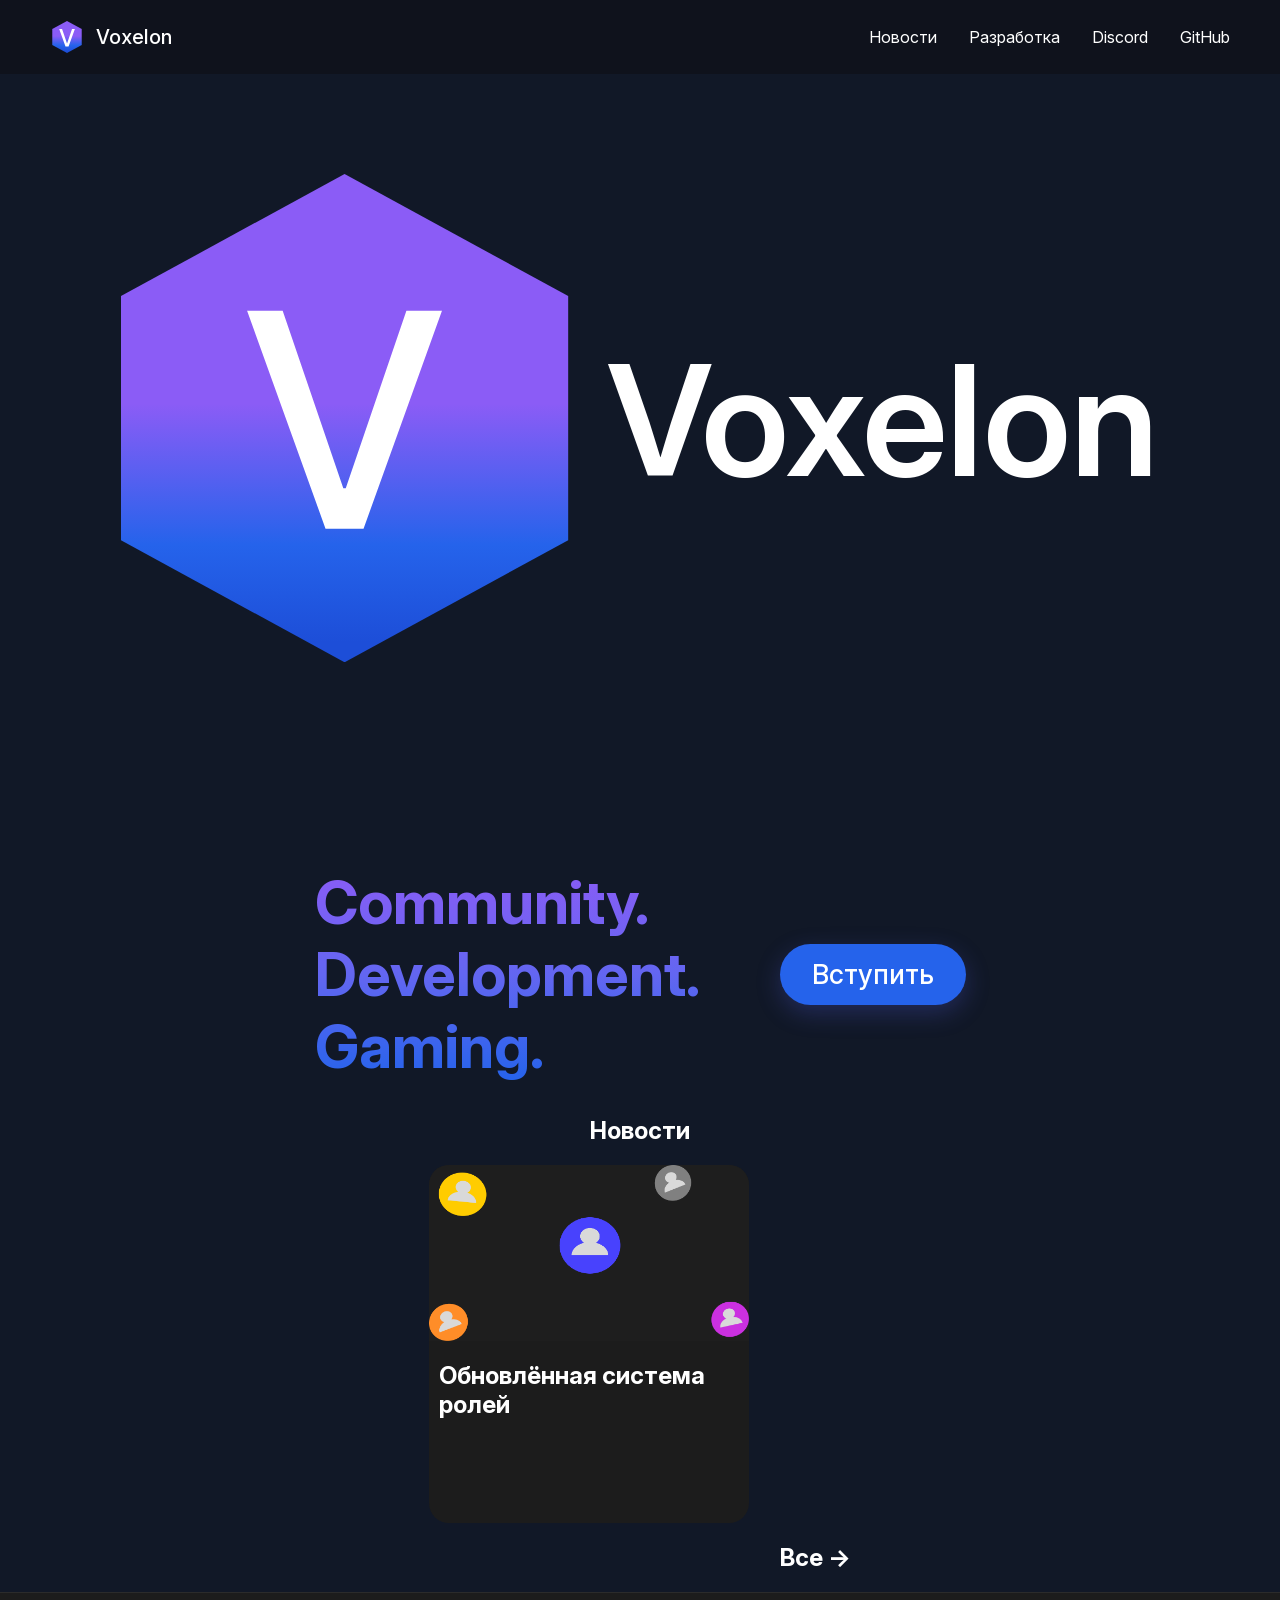
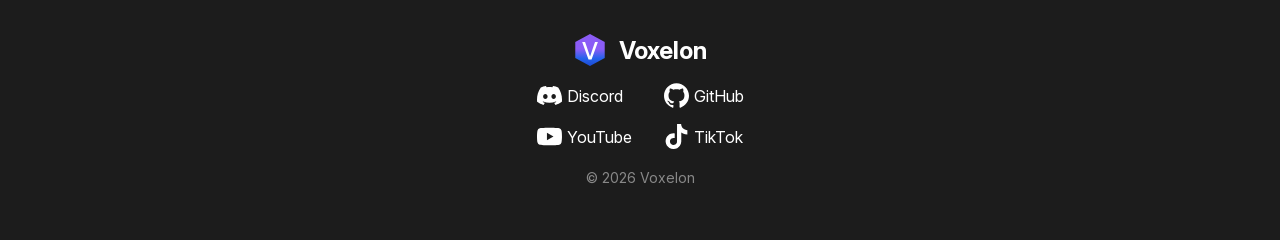
==== commit ce89dcfc: "Delete test cards" ====
--- a/index.html
+++ b/index.html
@@ -83,12 +83,6 @@
 
 				<div id="last-news">
 					<!-- Здесь js вставляет карточки -->
-					<a class="card"></a>
-					<a class="card"></a>
-					<a class="card"></a>
-					<a class="card"></a>
-					<a class="card"></a>
-					<a class="card"></a>
 				</div>
 
 				<a class="all-news-button" href="news.html">
